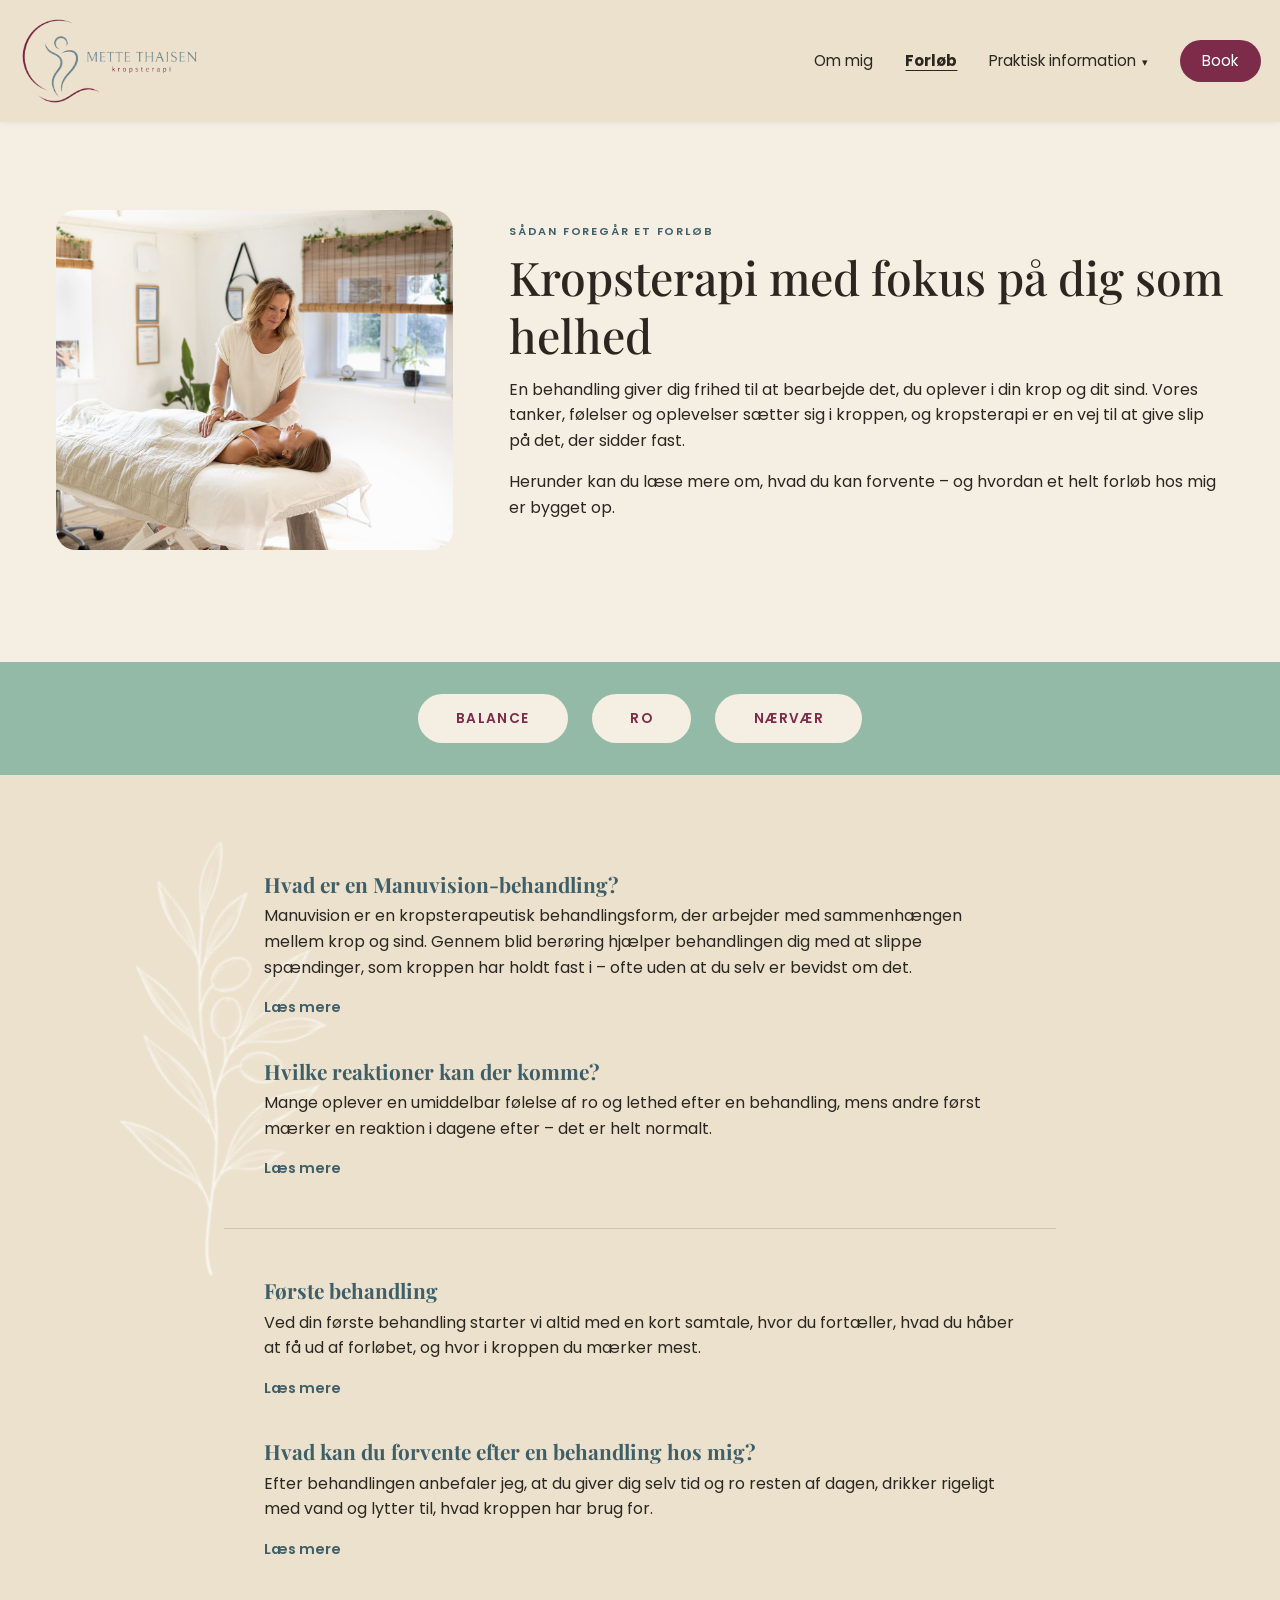
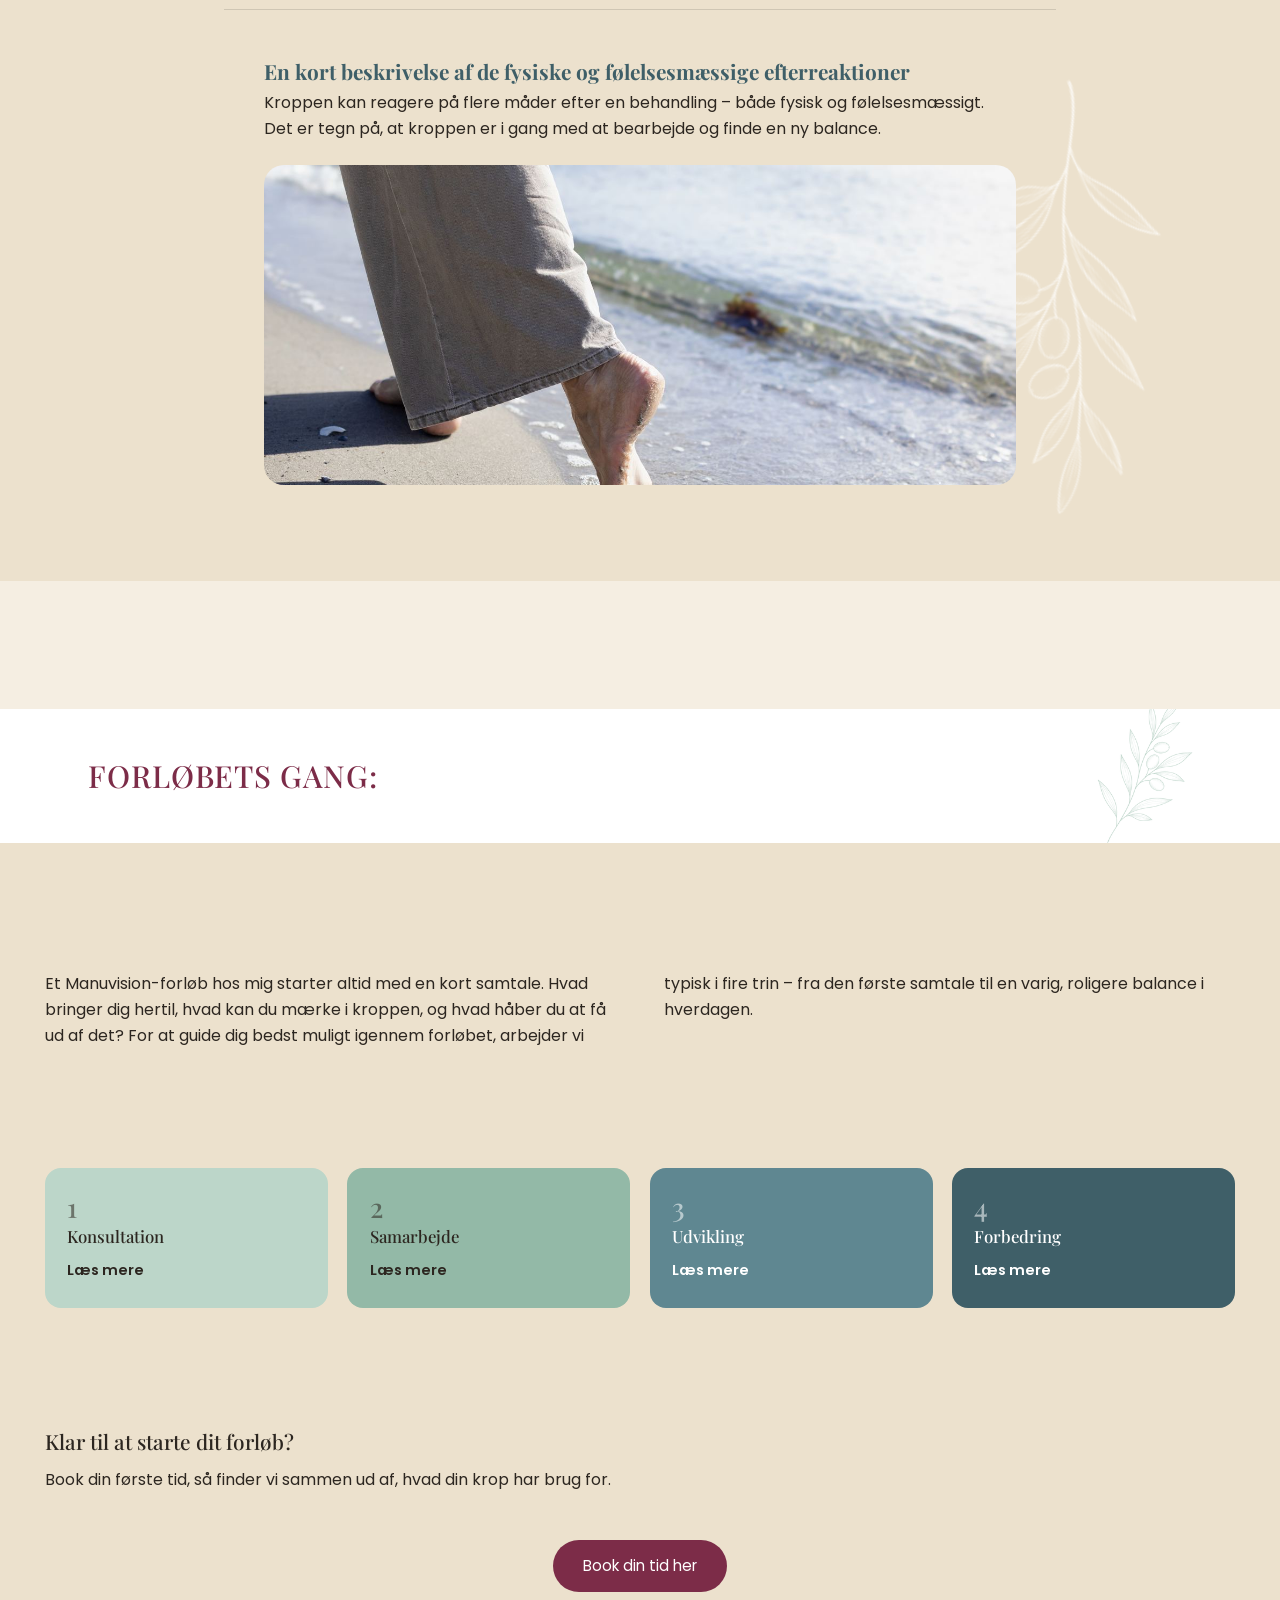
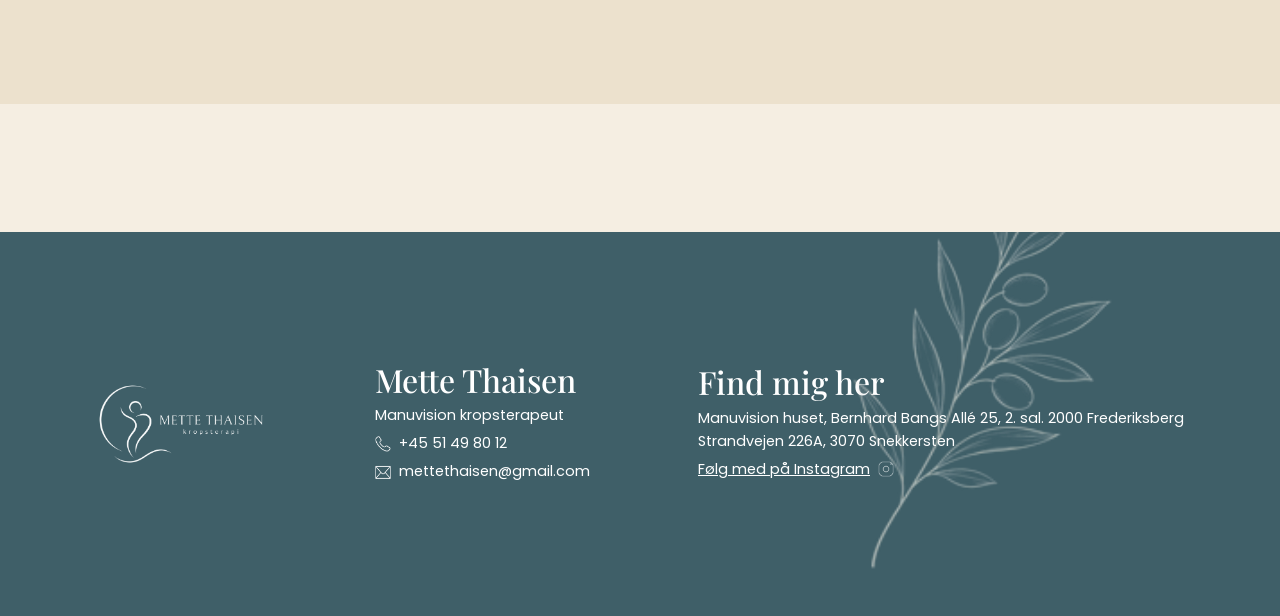
==== forloeb.html @ 84424a23 "first commit" ====
<!DOCTYPE html>
<html lang="da">

<head>
  <meta charset="UTF-8">
  <meta name="viewport" content="width=device-width, initial-scale=1.0">
  <title>Forløb – Mette Thaisen</title>
  <meta name="description"
    content="Læs om Manuvision-behandlingen, hvilke reaktioner der kan komme, og hvordan et forløb hos Mette Thaisen ser ud.">
  <link rel="icon" href="images/ikon-dekoration.png">
  <link rel="preconnect" href="https://fonts.googleapis.com">
  <link
    href="https://fonts.googleapis.com/css2?family=Playfair+Display:wght@500;600&family=Poppins:wght@300;400;500;600&display=swap"
    rel="stylesheet">
  <link rel="stylesheet" href="css/base.css">
  <link rel="stylesheet" href="css/forloeb.css">
</head>

<body>

  <header>
    <nav>
      <a href="index.html" class="logo">
        <img src="images/logo-lockup-blaa.png" alt="Mette Thaisen - kropsterapi">
      </a>

      <!-- Vises kun på computer, se css/base.css -->
      <div class="skrivebord-links">
        <a href="om-mig.html">Om mig</a>
        <a class="aktiv" href="forloeb.html">Forløb</a>
        <details class="praktisk-detaljer-desktop">
          <summary>Praktisk information</summary>
          <div class="praktisk-links-desktop">
            <a href="priser.html">Priser</a>
            <a href="manuvision.html">Manuvisions Sundhedsforsikring</a>
            <a href="kontakt.html">Kontakt</a>
          </div>
        </details>
        <a href="https://system.easypractice.net/book/mette-thaisen-kropsterapi#choose-where" target="_blank" rel="noopener" class="book-knap-desktop">Book</a>
      </div>

      <!-- Vises kun på mobil/tablet: burgermenu, se css/base.css -->
      <details class="mobilmenu">
        <summary>Menu</summary>
        <div class="menu-links">
          <a href="om-mig.html">Om mig</a>
          <a href="forloeb.html">Forløb</a>
          <details class="praktisk-detaljer">
            <summary>Praktisk information</summary>
            <div class="praktisk-links">
              <a href="priser.html">Priser</a>
              <a href="manuvision.html">Manuvisions Sundhedsforsikring</a>
              <a href="kontakt.html">Kontakt</a>
            </div>
          </details>
          <a href="https://system.easypractice.net/book/mette-thaisen-kropsterapi#choose-where" target="_blank" rel="noopener" class="book-knap">Book</a>
        </div>
      </details>
    </nav>
  </header>

  <main>

    <!-- ====== INTRO ====== -->
    <div class="forloeb-intro">
      <figure>
        <img src="images/foto-behandling-1.jpg" alt="Kropsterapi-behandling hos Mette Thaisen">
      </figure>
      <div class="forloeb-intro-tekst">
        <p class="kicker">Sådan foregår et forløb</p>
        <h1>Kropsterapi med fokus på dig som helhed</h1>
        <p>En behandling giver dig frihed til at bearbejde det, du oplever i din krop og dit sind. Vores tanker,
          følelser og oplevelser sætter sig i kroppen, og kropsterapi er en vej til at give slip på det, der sidder
          fast.</p>
        <p>Herunder kan du læse mere om, hvad du kan forvente – og hvordan et helt forløb hos mig er bygget op.</p>
      </div>
    </div>

    <!-- ====== FANER TIL AT SPRINGE NED TIL EMNET ====== -->
    <nav class="faner" aria-label="Spring til emne">
      <a href="#balance">Balance</a>
      <a href="#ro">Ro</a>
      <a href="#nerver">Nærvær</a>
    </nav>

    <!-- ====== SPØRGSMÅL OG SVAR ====== -->
    <section class="sporgsmaal-svar">

      <div id="balance" class="qa-gruppe">
        <h3>Hvad er en Manuvision-behandling?</h3>
        <p>Manuvision er en kropsterapeutisk behandlingsform, der arbejder med sammenhængen mellem krop og sind. Gennem
          blid berøring hjælper behandlingen dig med at slippe spændinger, som kroppen har holdt fast i – ofte uden at
          du selv er bevidst om det.</p>
        <details>
          <summary>Læs mere</summary>
          <p>Jeg tilrettelægger altid behandlingen efter dét, du kommer med. Uanset om det er fysisk smerte, uro eller
            en følelse af at være "koblet fra" kroppen, tager vi udgangspunkt i din historie og dine behov.</p>
        </details>

        <h3>Hvilke reaktioner kan der komme?</h3>
        <p>Mange oplever en umiddelbar følelse af ro og lethed efter en behandling, mens andre først mærker en reaktion
          i dagene efter – det er helt normalt.</p>
        <details>
          <summary>Læs mere</summary>
          <p>Reaktionerne kan blandt andet være træthed, øget tørst, mild ømhed i kroppen eller en bølge af følelser,
            der dukker op. Det er kroppens måde at bearbejde forandringen på, og det plejer at aftage i løbet af et par
            dage.</p>
        </details>
      </div>

      <div id="ro" class="qa-gruppe">
        <h3>Første behandling</h3>
        <p>Ved din første behandling starter vi altid med en kort samtale, hvor du fortæller, hvad du håber at få ud af
          forløbet, og hvor i kroppen du mærker mest.</p>
        <details>
          <summary>Læs mere</summary>
          <p>Herefter ligger du afklædt til det tøj, du er tryg i, under et tæppe på briksen, mens jeg arbejder med blid
            berøring forskellige steder på kroppen. Der er ingen forventninger om, at noget bestemt skal ske – vi følger
            det, kroppen viser os.</p>
        </details>

        <h3>Hvad kan du forvente efter en behandling hos mig?</h3>
        <p>Efter behandlingen anbefaler jeg, at du giver dig selv tid og ro resten af dagen, drikker rigeligt med vand
          og lytter til, hvad kroppen har brug for.</p>
        <details>
          <summary>Læs mere</summary>
          <p>Nogle føler sig lette og energiske med det samme, mens andre har brug for en stille aften. Begge dele er en
            helt naturlig del af processen.</p>
        </details>
      </div>

      <div id="nerver" class="qa-gruppe">
        <h3>En kort beskrivelse af de fysiske og følelsesmæssige efterreaktioner</h3>
        <p>Kroppen kan reagere på flere måder efter en behandling – både fysisk og følelsesmæssigt. Det er tegn på, at
          kroppen er i gang med at bearbejde og finde en ny balance.</p>
        <img class="qa-foto" src="images/foto-foedder.jpg" alt="Fødder i vandkanten ved stranden">
      </div>

    </section>

    <!-- ====== FORLØBETS GANG ====== -->
    <section class="forloebets-gang">
      <div class="forloebets-gang-top">
        <h2>Forløbets gang:</h2>
        <span class="gren-dekoration" aria-hidden="true"></span>
      </div>

      <p class="forloebets-gang-brod">Et Manuvision-forløb hos mig starter altid med en kort samtale. Hvad bringer dig
        hertil, hvad kan du mærke i kroppen, og hvad håber du at få ud af det? For at guide dig bedst muligt igennem
        forløbet, arbejder vi typisk i fire trin – fra den første samtale til en varig, roligere balance i hverdagen.</p>

      <ol class="trin-liste">
        <li class="trin trin-1">
          <h3>Konsultation</h3>
          <details>
            <summary>Læs mere</summary>
            <p>En konsultation er det første skridt i din proces med mig. Her taler vi om din fysiske og mentale
              udfordring, din baggrund og hvad du håber at opnå med behandlingen.</p>
          </details>
        </li>
        <li class="trin trin-2">
          <h3>Samarbejde</h3>
          <details>
            <summary>Læs mere</summary>
            <p>Samarbejde i kropsterapi handler om, at vi arbejder tæt sammen gennem hele forløbet. Du bidrager med din
              krops oplevelser, og jeg hjælper med at aflæse og forstå de signaler, kroppen viser. Gennem behandling og
              dialog skaber vi en proces, hvor spændinger gradvist slipper, og du får bedre kontakt til din krop, mere
              ro i nervesystemet og større overskud i hverdagen.</p>
          </details>
        </li>
        <li class="trin trin-3">
          <h3>Udvikling</h3>
          <details>
            <summary>Læs mere</summary>
            <p>Udvikling handler om den forandring, der opstår, når kroppen begynder at give slip på gamle spændinger og
              mønstre. Gennem kropsterapi kan du opleve øget kropsbevidsthed, bedre følelsesmæssig balance og en
              stærkere forbindelse til dig selv. Det er en proces, hvor du gradvist får mere energi, klarhed og indre
              ro.</p>
          </details>
        </li>
        <li class="trin trin-4">
          <h3>Forbedring</h3>
          <details>
            <summary>Læs mere</summary>
            <p>Forbedring handler om konkrete ændringer i din krop og dit velvære i hverdagen. Det kan være mindre
              muskelspænding, færre smerter, bedre vejrtrækning og et roligere nervesystem. Målet er, at du mærker en
              tydelig og varig forskel, så du kan bevæge dig mere frit, leve med større overskud og føle dig bedre
              tilpas i din krop.</p>
          </details>
        </li>
      </ol>

      <!-- Afsluttende opfordring: lille hvidt kort med overskrift,
           en kort linje og selve knappen – centreret. -->
      <div class="forloeb-cta">
        <span class="forloeb-cta-gren" aria-hidden="true"></span>
        <h3>Klar til at starte dit forløb?</h3>
        <p>Book din første tid, så finder vi sammen ud af, hvad din krop har brug for.</p>
        <a href="https://system.easypractice.net/book/mette-thaisen-kropsterapi#choose-where" target="_blank" rel="noopener" class="knap">Book din tid her</a>
      </div>
    </section>

  </main>

  <footer>
    <img class="footer-dekoration" src="images/ikon-gren-hvid.png" alt="">

    <div class="footer-logo">
      <img src="images/logo-lockup-hvid.png" alt="Mette Thaisen - kropsterapi">
    </div>

    <div class="footer-kontakt">
      <h2>Mette Thaisen</h2>
      <p>Manuvision kropsterapeut</p>
      <p><img src="images/ikon-telefon-hvid.png" alt="">+45 51 49 80 12</p>
      <p><img src="images/ikon-mail-hvid.png" alt="">mettethaisen@gmail.com</p>
    </div>

    <div class="footer-adresse">
      <h2>Find mig her</h2>
      <p>Manuvision huset, Bernhard Bangs Allé 25, 2. sal. 2000 Frederiksberg
        <br>Strandvejen 226A, 3070 Snekkersten
      </p>
      <p><a href="https://www.instagram.com/mettethaisenkropsterapi/">Følg med på Instagram <img
            src="images/ikon-instagram-hvid.png" alt="mette insta"></a>
      </p>
    </div>
  </footer>
  <script src="script.js"></script>
</body>

</html>
---- css/base.css ----
/* ============================================================
   METTE THAISEN – KROPSTERAPI
   base.css  –  FÆLLES for alle sider

   Styling sker via KLASSER. id bruges kun til JavaScript og til
   spring-links (#balance, #ro, #nerver, #kontaktinfo).

   Indhold:
     1. Grundlag – farver, typografi, globalt layout
     2. Header og navigation
     3. Knapper (.knap, .knap-lys, .knap-hul)
     4. Hero og sidebanner (topbillede)
     5. Kort med billede (forside + om mig)
     6. Generisk <details> ("Læs mere"-bokse)
     7. Footer

   Hver side loader base.css FØRST og derefter sin egen fil
   (fx css/priser.css), så sidens regler kan bygge ovenpå.
   ============================================================ */

/* ============================================================
   1. GRUNDLAG
   ============================================================ */
:root {
  --creme: #f5eee2; /* baggrund, det lyse beige */
  --sand: #ece1cd; /* lidt mørkere beige til bokse */
  --salvie-lys: #bcd6c9; /* lyseste grønblå (ydelse 1) */
  --salvie: #93b9a7; /* grønblå (ydelse 2 / "RO") */
  --petroleum: #5f8791; /* mellem petroleumsblå (ydelse 3 / "NERVER") */
  --petroleum-moerk: #3f5f68; /* mørk petroleumsblå (ydelse 4, footer, bånd) */
  --bordeaux: #7c2c48; /* vinrød til knapper og bånd */
  --bordeaux-moerk: #5c1f36; /* mørkere vinrød til hover */
  --tekst: #2c2620; /* næsten sort tekstfarve */
  --hvid: #ffffff;
}

* {
  box-sizing: border-box; /* gør at padding ikke lægges oveni bredden */
}

html {
  scroll-behavior: smooth; /* bløde spring til #anker-links */
  overflow-x: hidden; /* værn mod vandret scrollbar fra hero-breakout */
}

body {
  margin: 0;
  background-color: var(--creme);
  color: var(--tekst);
  font-family: "Poppins", Arial, sans-serif;
  line-height: 1.6;
}

h1,
h2,
h3 {
  font-family: "Playfair Display", Georgia, serif;
  font-weight: 500;
  line-height: 1.25;
  margin: 0 0 0.6em 0;
}

h1 {
  font-size: 1.8rem;
}
h2 {
  font-size: 1.5rem;
}
h3 {
  font-size: 1.15rem;
}

p {
  margin: 0 0 1em 0;
}

img {
  max-width: 100%;
  display: block;
}

a {
  color: var(--bordeaux);
}

ul,
ol {
  padding-left: 1.2em;
}

/* Alt hovedindhold ligger i ÉN centreret spalte:
   - fast maks-bredde, så linjerne ikke bliver uendeligt lange
   - vandret centreret med god luft ud til kanterne på store skærme
   - rigelig, ens luft mellem sektionerne (margin klapper sammen,
     så der ikke bliver dobbelt afstand)
   Undtagelser med egne regler: header, hero-billedet (.hero),
   det farvede bånd (.bjaelke) og footer. */
main section,
main .sidebanner {
  max-width: 78rem;
  margin-inline: auto; /* vandret centreret på store skærme */
  padding: 2.5rem 1.8rem; /* luft indeni – også i top og bund */
}

/* Sektioner med farvet baggrund får ekstra indre luft, så farven
   får plads at ånde. Selve farverne sættes i sidernes egne filer. */
.hvad-er-manuvision,
.forloebets-gang,
.prisvalg,
.tryg-rum {
  padding: 4.5rem 1.8rem;
}

/* --- 1. tablet --- */
@media (min-width: 700px) {
  h1 {
    font-size: 2.4rem;
  }
  h2 {
    font-size: 1.9rem;
  }
  h3 {
    font-size: 1.3rem;
  }

  main section,
  main .sidebanner {
    margin-block: 8rem; /* luft mellem sektioner */
    padding: 4rem 2.5rem; /* mere luft indeni på større skærme */
  }

  .hvad-er-manuvision,
  .forloebets-gang,
  .prisvalg,
  .tryg-rum {
    padding: 6rem 2.5rem;
  }
}

/* --- 1. computer --- */
@media (min-width: 1000px) {
  h1 {
    font-size: 2.9rem;
  }
}

/* ============================================================
   2. HEADER OG NAVIGATION
   ============================================================ */
header {
  background-color: var(--sand);
  padding: 1rem 1.2rem;
  top: 0;
  z-index: 10;
  box-shadow: 0 1px 6px rgba(0, 0, 0, 0.06);
}

header nav {
  display: flex;
  align-items: center;
  justify-content: space-between;
}

.logo {
  display: flex;
  align-items: center;
}

/* Logoet er ét billede – vi sætter kun en højde og lader
   bredden følge med selv. */
.logo img {
  height: 90px;
  width: auto;
}

/* Alle <details> i menuen (burger + "Praktisk information")
   nulstilles, så de ikke arver den generiske details-boks fra
   afsnit 6. */
header nav details {
  position: relative;
  background-color: transparent;
  padding: 0;
  margin: 0;
}

/* Burgerknappen (kun ikonet ☰ / ✕). ">" så det kun rammer
   burgermenuens EGEN summary. */
.mobilmenu > summary {
  list-style: none; /* fjerner standard-trekanten */
  cursor: pointer;
  font-size: 0; /* skjul "Menu"-teksten ... */
  line-height: 1;
  padding: 0.2rem 0.4rem;
}

.mobilmenu > summary::-webkit-details-marker {
  display: none; /* fjerner trekanten i Safari/Chrome */
}

.mobilmenu[open] > summary::before {
  content: "✕";
}
.mobilmenu > summary::before {
  content: "☰";
  font-size: 2.3rem; /* ... og vis kun ikonet */
}

.mobilmenu .menu-links {
  position: absolute;
  right: 0;
  top: 3.4rem;
  background-color: var(--hvid);
  border-radius: 10px;
  box-shadow: 0 6px 20px rgba(0, 0, 0, 0.12);
  padding: 1rem 1.4rem;
  display: flex;
  flex-direction: column;
  gap: 0.9rem;
  min-width: 200px;
}

.menu-links a {
  text-decoration: none;
  color: var(--tekst);
  font-size: 1rem;
}

.menu-links a:hover {
  color: var(--bordeaux);
}

/* Book-knappen i mobilmenuen: fyldt, ligesom de primære knapper */
.menu-links .book-knap {
  background-color: var(--bordeaux);
  color: var(--hvid);
  padding: 0.6rem 1.2rem;
  border-radius: 30px;
  text-align: center;
}

/* "Praktisk information"-dropdownen (både mobil og computer).
   Summary'en skal ligne de andre menu-links. */
.praktisk-detaljer summary,
.praktisk-detaljer-desktop summary {
  list-style: none;
  cursor: pointer;
  font-size: 0.95rem;
  font-weight: 400;
  color: var(--tekst);
  text-decoration: none;
}

.praktisk-detaljer summary::-webkit-details-marker,
.praktisk-detaljer-desktop summary::-webkit-details-marker {
  display: none;
}

.praktisk-detaljer summary::after,
.praktisk-detaljer-desktop summary::after {
  content: "▾";
  display: inline-block;
  margin-left: 0.35rem;
  font-size: 0.7em;
}

.praktisk-detaljer[open] summary::after,
.praktisk-detaljer-desktop[open] summary::after {
  content: "▴";
}

/* På computer folder undermenuen sig ud som en lille hvid boks */
.praktisk-links-desktop {
  position: absolute;
  left: 0;
  top: 2.2rem;
  background-color: var(--sand);
  border-radius: 10px;
  box-shadow: 0 6px 20px rgba(0, 0, 0, 0.12);
  padding: 1rem 1.4rem;
  display: flex;
  flex-direction: column;
  gap: 0.8rem;
  min-width: 230px;
  z-index: 5;
}

.praktisk-links-desktop a {
  text-decoration: none;
  color: var(--hvid);
  font-size: 0.95rem;
  white-space: nowrap;
}

.praktisk-links-desktop a:hover {
  color: var(--bordeaux);
}

/* I mobilmenuen folder undermenuen sig ud på linje med et let indryk.
   Linkene arver farve, hover og størrelse fra ".menu-links a" ovenfor. */
.praktisk-links {
  display: flex;
  flex-direction: column;
  gap: 0.8rem;
  padding: 0.8rem 0 0 0.8rem;
  border-left: 2px solid var(--sand);
  margin-top: 0.5rem;
}

/* Book-knappen til computer-visning */
.book-knap-desktop {
  text-decoration: none;
  font-size: 0.95rem;
  padding: 0.55rem 1.4rem;
  border-radius: 30px;
  text-align: center;
  background-color: var(--bordeaux);
  border-color: var(--bordeaux);
  color: var(--hvid);
}

/* Computer-linkene er skjult på mobil (der bruges burgermenuen) */
.skrivebord-links {
  display: none;
}

.book-knap-desktop:hover {
  background-color: var(--bordeaux-moerk);
  border-color: var(--bordeaux-moerk);
  color: var(--hvid);
}

/* --- 2. tablet: burgermenu væk, almindelige links frem --- */
@media (min-width: 700px) {
  .mobilmenu {
    display: none;
  }

  .skrivebord-links {
    display: flex;
    align-items: center;
    gap: 2rem;
  }

  /* Book-knappen holdes UDENFOR med :not(), så den beholder sin
     hvide tekst fra sin egen regel ovenfor. */
  .skrivebord-links a:not(.book-knap-desktop) {
    text-decoration: none;
    color: var(--tekst);
    font-size: 0.95rem;
  }

  .skrivebord-links a:not(.book-knap-desktop):hover {
    color: var(--bordeaux);
  }

  header nav {
    gap: 2rem;
  }
}

/* --- 2. computer --- */
@media (min-width: 1000px) {
  header nav {
    margin: 0;
  }
}

/* Linket til den side man står på – script.js sætter
   aria-current="page". :not(.book-knap-desktop) er med for at give
   reglen nok styrke til at vinde over menu-link-reglen ovenfor. */
.skrivebord-links a:not(.book-knap-desktop)[aria-current="page"],
.menu-links a[aria-current="page"] {
  text-decoration: underline;
  text-underline-offset: 4px;
  font-weight: 700;
  color: var(--tekst);
}

/* ============================================================
   3. KNAPPER
   .knap      = fyldt bordeaux (standard)
   .knap-lys  = hvid baggrund, blå kant – centreret på egen linje
   .knap-hul  = gennemsigtig med kant (sekundær)
   ============================================================ */
.knap {
  display: inline-block;
  background-color: var(--bordeaux);
  color: var(--hvid);
  text-decoration: none;
  padding: 0.85rem 1.7rem;
  border-radius: 30px;
  font-size: 0.95rem;
  text-align: center;
  margin-top: 0.5rem;
  margin-inline: auto;
}

.knap:hover {
  background-color: var(--bordeaux-moerk);
}

.knap-lys {
  display: block;
  width: fit-content; /* så knappen kun er så bred som teksten */
  margin: 2rem auto 6rem; /* top · auto = centreret · bund */
  background-color: var(--hvid);
  color: var(--petroleum-moerk);
  border: 2px solid var(--petroleum-moerk);
}

.knap-lys:hover {
  background-color: var(--petroleum-moerk);
  color: var(--hvid);
  border: 2px solid var(--petroleum-moerk);
}

.knap-hul {
  display: inline-block;
  background-color: transparent;
  color: var(--tekst);
  text-decoration: none;
  padding: 0.8rem 1.6rem;
  border: 1.5px solid var(--bordeaux-moerk);
  border-radius: 30px;
  font-size: 0.95rem;
  text-align: center;
  margin-top: 0.5rem;
}

.knap-hul:hover {
  background-color: var(--hvid);
  color: var(--tekst);
}

/* Ekstra bundluft under "Læs mere om mig"-knappen på forsiden */
.om-mig-kort .knap {
  margin-bottom: 3rem;
}

/* ============================================================
   4. HERO OG SIDEBANNER
   Hero = forsidens store billede med tekst ovenpå.
   Sidebanner = det enkle topbillede på de øvrige sider.
   ============================================================ */

/* Hero bryder ud til skærmkanten. calc(50% - 50vw) er præcis
   det modsatte af forælderens margin i hver side. */
main .hero {
  margin-left: calc(50% - 50vw);
  margin-right: calc(50% - 50vw);
  margin-bottom: 3.5rem;
}

/* På mobil har selve hero-sektionen samme side-luft som resten af
   siden (3rem), men billedet bryder ud af den padding og går helt
   ud til begge skærmkanter. */
.hero {
  padding: 0 3rem;
}

.hero figure {
  margin: 0 -3rem;
}

.hero figure img {
  width: 100%;
  height: 60vw;
  object-fit: cover;
}

/* Strandbilledet er meget bredt, og Mette står i venstre side. */
.hero figure img[src*="foto-strand-banner"] {
  object-position: 22% center;
}

.hero-tekst {
  padding: 1.8rem 0;
}

.hero-tekst .kicker {
  text-transform: uppercase;
  letter-spacing: 0.12em;
  font-size: 0.75rem;
  color: var(--petroleum-moerk);
  font-weight: 600;
}

/* Knappe-rækken bruges både i hero og i sidebanner */
.hero-knapper {
  display: flex;
  flex-wrap: wrap;
  gap: 0.8rem;
}

/* Sidebanner: billedet har ingen tekst ovenpå. */
.sidebanner {
  padding: 0;
}

.sidebanner figure {
  margin: 0;
}

.sidebanner figure img {
  width: 100%;
  height: 50vw;
  max-height: 320px;
  object-fit: cover;
}

.sidebanner figure img[src*="foto-strand-banner"] {
  object-position: 22% center;
}

.sidebanner-tekst {
  padding: 1.8rem 1.2rem;
}

/* --- 4. tablet: hero-tekst lægges ovenpå billedet i højre side --- */
@media (min-width: 700px) {
  main .hero {
    position: relative;
    padding: 0;
    margin-bottom: 4.5rem; /* left/right arves fra breakout-reglen */
  }

  /* Fra tablet og op fylder billedet hele hero'en igen. */
  .hero figure {
    margin: 0;
  }

  .hero figure img {
    height: 36vw;
    min-height: 420px;
    max-height: 620px;
  }

  .hero-tekst {
    position: absolute;
    top: 50%;
    right: 7%;
    transform: translateY(-50%);
    width: 34%;
    padding: 0;
  }

  .hero .hero-knapper {
    justify-content: flex-start;
  }

  /* Sidebanner forbliver enkelt: billede øverst, tekst under */
  main .sidebanner {
    padding: 0;
  }

  .sidebanner figure img {
    height: 30vw;
    max-height: 340px;
  }

  .sidebanner-tekst {
    padding: 2.5rem 3rem;
  }
}

/* ============================================================
   5. KORT MED BILLEDE
   .billede-kort  = <section> (forside: .om-mig-kort, .forloeb-kort;
                    om mig: .historie)
   .kort-indhold  = den indre wrapper med billede + tekst
   ============================================================ */
.billede-kort {
  text-align: start;
}

.forloeb-kort img,
.historie img {
  border-radius: 16px;
  margin: 1.2rem auto;
  width: 100%;
  height: auto;
}
.forloeb-kort img {
  margin-top: 10rem;
}
.om-mig-kort img {
  border-radius: 16px;
  width: 100%;
  height: 450px;
  object-fit: cover;
  margin-block: 4rem;
}

/* --- 5. tablet: billede og tekst side om side --- */
@media (min-width: 700px) {
  .kort-indhold {
    display: flex;
    align-items: center;
    gap: 2.5rem;
    text-align: left;
  }
  .om-mig-kort .kort-indhold {
    flex-direction: row-reverse;
    max-width: 90ch;
    margin-left: 20rem;
  }

  .kort-indhold > * {
    flex: 1;
    min-width: 0; /* forhindrer at billedet presser teksten for smal */
  }

  .billede-kort img {
    margin: 0;
    width: 100%;
    height: 360px;
    object-fit: cover;
  }
  .om-mig-kort img {
    height: auto;
    max-width: 100%;
    margin-left: 6rem;
  }
}

/* ============================================================
   6. GENERISK <details>  ("Læs mere"-bokse)
   Bruges på forløb- og priser-siden. Header-menuens <details>
   er nulstillet i afsnit 2.
   ============================================================ */
details {
  background-color: var(--sand);
  border-radius: 12px;
  padding: 0.9rem 1.1rem;
  margin: 0.6rem 0 1.2rem 0;
}

details summary {
  cursor: pointer;
  font-weight: 600;
  color: var(--petroleum-moerk);
}

details p:last-child {
  margin-bottom: 0;
}

/* ============================================================
   7. FOOTER (ens på alle sider)
   ============================================================ */
footer {
  background-color: var(--petroleum-moerk);
  color: var(--hvid);
  display: flex;
  flex-direction: column;
  align-items: center;
  gap: 1.8rem;
  text-align: center;
  position: relative;
  overflow: hidden;
  margin: 0;
  padding: 4rem;
}

.footer-dekoration {
  display: none; /* pynte-grenen vises kun fra computer-bredde */
}

footer h2 {
  color: var(--hvid);
  font-size: 2rem;
  margin: 0 0 0.3rem 0;
}

.footer-logo img {
  width: 170px;
  max-width: 100%;
  margin: 2rem auto;
}

footer p {
  margin: 0.3rem 0;
  font-size: 0.9rem;
}

.footer-kontakt p,
.footer-adresse p {
  display: flex;
  align-items: center;
  justify-content: center;
  gap: 0.5rem;
}

.footer-kontakt img,
.footer-adresse img {
  width: 16px;
  height: 16px;
}

.footer-mail {
  margin-bottom: 3rem;
}

footer a {
  color: var(--hvid);
  display: inline-flex;
  align-items: center;
  gap: 0.5rem;
}

/* --- 7. tablet: footer som én vandret linje --- */
@media (min-width: 700px) {
  footer {
    flex-direction: row;
    align-items: center;
    justify-content: space-between;
    text-align: left;
    padding-inline: 6rem;
    padding-block: 8rem;
  }

  .footer-logo {
    text-align: left;
    flex-shrink: 0;
  }

  .footer-logo img {
    margin: 0;
  }

  .footer-mail {
    margin: 0;
  }

  .footer-kontakt p,
  .footer-adresse p {
    justify-content: flex-start;
  }

  .footer-dekoration {
    display: block;
    position: absolute;
    right: 2rem;
    bottom: -1.5rem;
    height: 140%;
    width: auto;
    opacity: 0.55;
    pointer-events: none;
  }
}

/* --- 7. computer --- */
@media (min-width: 1000px) {
  footer {
    margin: 0;
  }
}
---- css/forloeb.css ----
/* ============================================================
   FORLØB – forloeb.html
   Skrevet mobile-first. Sektionerne følger samme spalte, margin
   og padding som de øvrige sider – det styres i base.css via
   "main section". Header og footer er også fælles (base.css).

   Afsnit:
     1. Intro (foto + tekst)
     2. Faner (spring ned til emnet)
     3. Spørgsmål / svar
     4. Forløbets gang (fire farvede trin-kort)
   ============================================================ */

/* ============================================================
   1. INTRO
   Kort tekst med et lille foto ved siden – intet stort banner.
   ============================================================ */
.forloeb-intro {
  display: flex;
  flex-direction: column;
  gap: 1.6rem;
  max-width: 78rem;
  margin: 4rem auto 0;
  padding: 0 1.8rem;
}

.forloeb-intro figure {
  margin: 0;
}

.forloeb-intro figure img {
  width: 100%;
  height: 240px;
  object-fit: cover;
  object-position: center 35%;
  border-radius: 20px;
}

.forloeb-intro-tekst .kicker {
  text-transform: uppercase;
  letter-spacing: 0.16em;
  font-size: 0.7rem;
  font-weight: 600;
  color: var(--petroleum-moerk);
  margin-bottom: 0.4rem;
}

.forloeb-intro-tekst h1 {
  margin-bottom: 0.8rem;
}

@media (min-width: 700px) {
  .forloeb-intro {
    flex-direction: row;
    align-items: center;
    gap: 3.5rem;
    margin-top: 5.5rem;
    padding-inline: 2.5rem;
  }
  .forloeb-intro figure {
    flex: 0 0 34%;
  }
  .forloeb-intro figure img {
    height: 340px;
  }
  .forloeb-intro-tekst {
    flex: 1;
  }
}

/* ============================================================
   2. FANER
   Tre pille-links der springer ned til hvert emne.
   ============================================================ */
.faner {
  display: flex;
  flex-wrap: wrap;
  justify-content: center;
  gap: 0.8rem;
  background-color: var(--salvie);
  margin: 3rem 0 0;
  padding: 2rem 2rem;
}

.faner a {
  text-decoration: none;
  padding: 0.7rem 1.7rem;
  border-radius: 30px;
  font-size: 0.8rem;
  text-transform: uppercase;
  letter-spacing: 0.1em;
  font-weight: 600;
  color: var(--bordeaux);
  background-color: var(--creme);
}

.faner a:hover {
  background-color: var(--hvid);
}

@media (min-width: 700px) {
  .faner {
    gap: 1.5rem;
    margin-top: 7rem;
    padding: 2rem 2.5rem;
  }
  .faner a {
    padding: 0.85rem 2.4rem;
    font-size: 0.85rem;
  }
}

/* ============================================================
   3. SPØRGSMÅL / SVAR
   Sandfarvet bånd i fuld bredde (samme farve som headeren).
   Teksten holdes i en smal spalte, så linjerne er behagelige
   at læse.
   ============================================================ */
.sporgsmaal-svar {
  background-color: var(--sand);
  max-width: none;
  margin-inline: 0;
  padding: 4rem 0;
  position: relative;
  overflow: hidden;
}

/* Teksten holdes i en smal spalte og ligger OVEN PÅ vandmærkerne */
.sporgsmaal-svar > * {
  position: relative;
  z-index: 1;
  max-width: 52rem;
  margin-inline: auto;
  padding-inline: 1.8rem;
}

/* Gren-vandmærker ude i den tomme luft i hver side.
   Grenen fra footeren brugt som maske – her i hvid. */
.sporgsmaal-svar::before,
.sporgsmaal-svar::after {
  content: "";
  position: absolute;
  width: 22rem;
  height: 22rem;
  background-color: var(--hvid);
  -webkit-mask: url(../images/ikon-gren-hvid.png) no-repeat center / contain;
  mask: url(../images/ikon-gren-hvid.png) no-repeat center / contain;
  opacity: 0.75;
  pointer-events: none;
  z-index: 0;
}
.sporgsmaal-svar::before {
  top: 2rem;
  left: -5rem;
  transform: rotate(-25deg);
}
.sporgsmaal-svar::after {
  bottom: 2rem;
  right: -5rem;
  transform: rotate(155deg);
}

@media (min-width: 900px) {
  .sporgsmaal-svar::before,
  .sporgsmaal-svar::after {
    width: 32rem;
    height: 32rem;
  }
  .sporgsmaal-svar::before {
    left: -2rem;
  }
  .sporgsmaal-svar::after {
    right: -2rem;
  }
}

.qa-gruppe {
  scroll-margin-top: 6rem; /* så anker-spring ikke gemmer sig under header */
}

.qa-gruppe + .qa-gruppe {
  margin-top: 3rem;
  padding-top: 3rem;
  border-top: 1px solid rgba(0, 0, 0, 0.12);
}

.sporgsmaal-svar h3 {
  margin-bottom: 0.4rem;
  color: var(--petroleum-moerk);
  font-weight: bold;
}
.sporgsmaal-svar h3:not(:first-child) {
  margin-top: 2.4rem;
}

.qa-foto {
  width: 100%;
  height: 220px;
  object-fit: cover;
  border-radius: 20px;
  margin-top: 1.5rem;
}

/* "Læs mere" er et fladt link, der folder svaret ud (ingen boks) */
.sporgsmaal-svar details {
  background: none;
  border-radius: 0;
  padding: 0;
  margin: 0.8rem 0 0;
}
.sporgsmaal-svar details p {
  margin: 0.8rem 0 0;
  padding-left: 1rem;
  border-left: 3px solid var(--salvie);
  font-size: 0.95rem;
}

@media (min-width: 700px) {
  .sporgsmaal-svar {
    padding: 6rem 0;
    margin-top: 0;
  }
  .sporgsmaal-svar > * {
    padding-inline: 2.5rem;
  }
  .qa-foto {
    height: 320px;
  }
}

/* "Læs mere" skifter til "Luk", når boksen er åben.
   Den rigtige tekst i HTML skjules, og pseudo-elementet viser
   den aktuelle tilstand. */
.sporgsmaal-svar summary,
.forloebets-gang summary {
  font-size: 0;
}
.sporgsmaal-svar summary::after,
.forloebets-gang summary::after {
  content: "Læs mere";
  font-size: 0.9rem;
  font-weight: 600;
}
.sporgsmaal-svar details[open] summary::after,
.forloebets-gang details[open] summary::after {
  content: "Luk";
}

/* ============================================================
   4. FORLØBETS GANG
   Sandfarvet sektion i FULD bredde (kant til kant). Indholdet
   holdes i samme spalte som resten via ".forloebets-gang > *".
   Fire farvede trin-kort – samme grøn/blå-skala som "Mine ydelser".
   ============================================================ */
.forloebets-gang {
  background-color: var(--sand);
  position: relative;
  overflow: hidden;
  max-width: none;
  margin-inline: 0;
  padding: 0 0 5rem; /* ingen top-padding – den hvide bjælke er flush med toppen */
}

/* alt indhold (undtagen den hvide titel-bjælke) tilbage i midterspalten */
.forloebets-gang > *:not(.forloebets-gang-top) {
  max-width: 78rem;
  margin-inline: auto;
  padding-inline: 1.8rem;
}

/* Hvid titel-bjælke i fuld bredde øverst */
.forloebets-gang-top {
  position: relative;
  overflow: hidden;
  background-color: var(--hvid);
  padding-block: 2.4rem;
  margin-bottom: 3rem;
}
.forloebets-gang-top h2 {
  max-width: 78rem;
  margin: 0 auto;
  padding-inline: 1.8rem;
  text-transform: uppercase;
  letter-spacing: 0.03em;
  color: var(--bordeaux);
}

/* Olivengrøn gren i højre side af den hvide bjælke.
   Billedet bruges som maske, så farven bliver præcis --salvie. */
.gren-dekoration {
  position: absolute;
  top: 50%;
  right: 1rem;
  transform: translateY(-50%);
  width: 8rem;
  height: 8rem;
  background-color: var(--salvie);
  -webkit-mask: url(../images/ikon-gren-blaa.png) no-repeat center / contain;
  mask: url(../images/ikon-gren-blaa.png) no-repeat center / contain;
  opacity: 0.6;
  pointer-events: none;
}

.forloebets-gang-brod {
  max-width: 46rem;
}

.trin-liste {
  counter-reset: trin;
  list-style: none;
  padding: 0;
  margin: 2.5rem 0;
  display: grid;
  gap: 1rem;
}

.trin {
  counter-increment: trin;
  border-radius: 16px;
  padding: 1.6rem 1.4rem;
}

.trin h3 {
  margin: 0 0 0.8rem;
  font-size: 1.05rem;
}
.trin h3::before {
  content: counter(trin);
  display: block;
  font-family: "Playfair Display", Georgia, serif;
  font-size: 1.7rem;
  line-height: 1;
  margin-bottom: 0.3rem;
  opacity: 0.55;
}

/* inde i trin-kortene er "Læs mere" bare tekst i kortets egen farve */
.trin details {
  background: none;
  border-radius: 0;
  padding: 0;
  margin: 0;
}
.trin summary {
  color: inherit;
}
.trin details p {
  margin: 0.8rem 0 0;
  font-size: 0.9rem;
}

.trin-1 {
  background-color: var(--salvie-lys);
  color: var(--tekst);
}
.trin-2 {
  background-color: var(--salvie);
  color: var(--tekst);
}
.trin-3 {
  background-color: var(--petroleum);
  color: var(--hvid);
}
.trin-4 {
  background-color: var(--petroleum-moerk);
  color: var(--hvid);
}

/* Book-knappen centreret, som på skitsen */
.forloebets-gang .knap {
  display: block;
  width: fit-content;
  margin: 3rem auto 0;
  padding: 0.85rem 1.9rem;
}

@media (min-width: 700px) {
  .forloebets-gang {
    padding: 0 0 7rem;
  }
  .forloebets-gang > *:not(.forloebets-gang-top) {
    padding-top: 5rem;
  }
  .forloebets-gang-top {
    padding: 3rem;
  }
  .forloebets-gang-top h2 {
    padding-inline: 2.5rem;
  }
  .gren-dekoration {
    width: 11rem;
    height: 100rem;
    right: 3rem;
  }
  /* intro-teksten i to spalter som på skitsen */
  .forloebets-gang-brod {
    columns: 2;
    column-gap: 3rem;
    max-width: none;
  }
}

@media (min-width: 1000px) {
  .trin-liste {
    grid-template-columns: repeat(4, 1fr);
    gap: 1.2rem;
    /* "start" gør, at kun det kort man åbner vokser –
       de øvrige beholder deres højde. */
    align-items: start;
  }
}
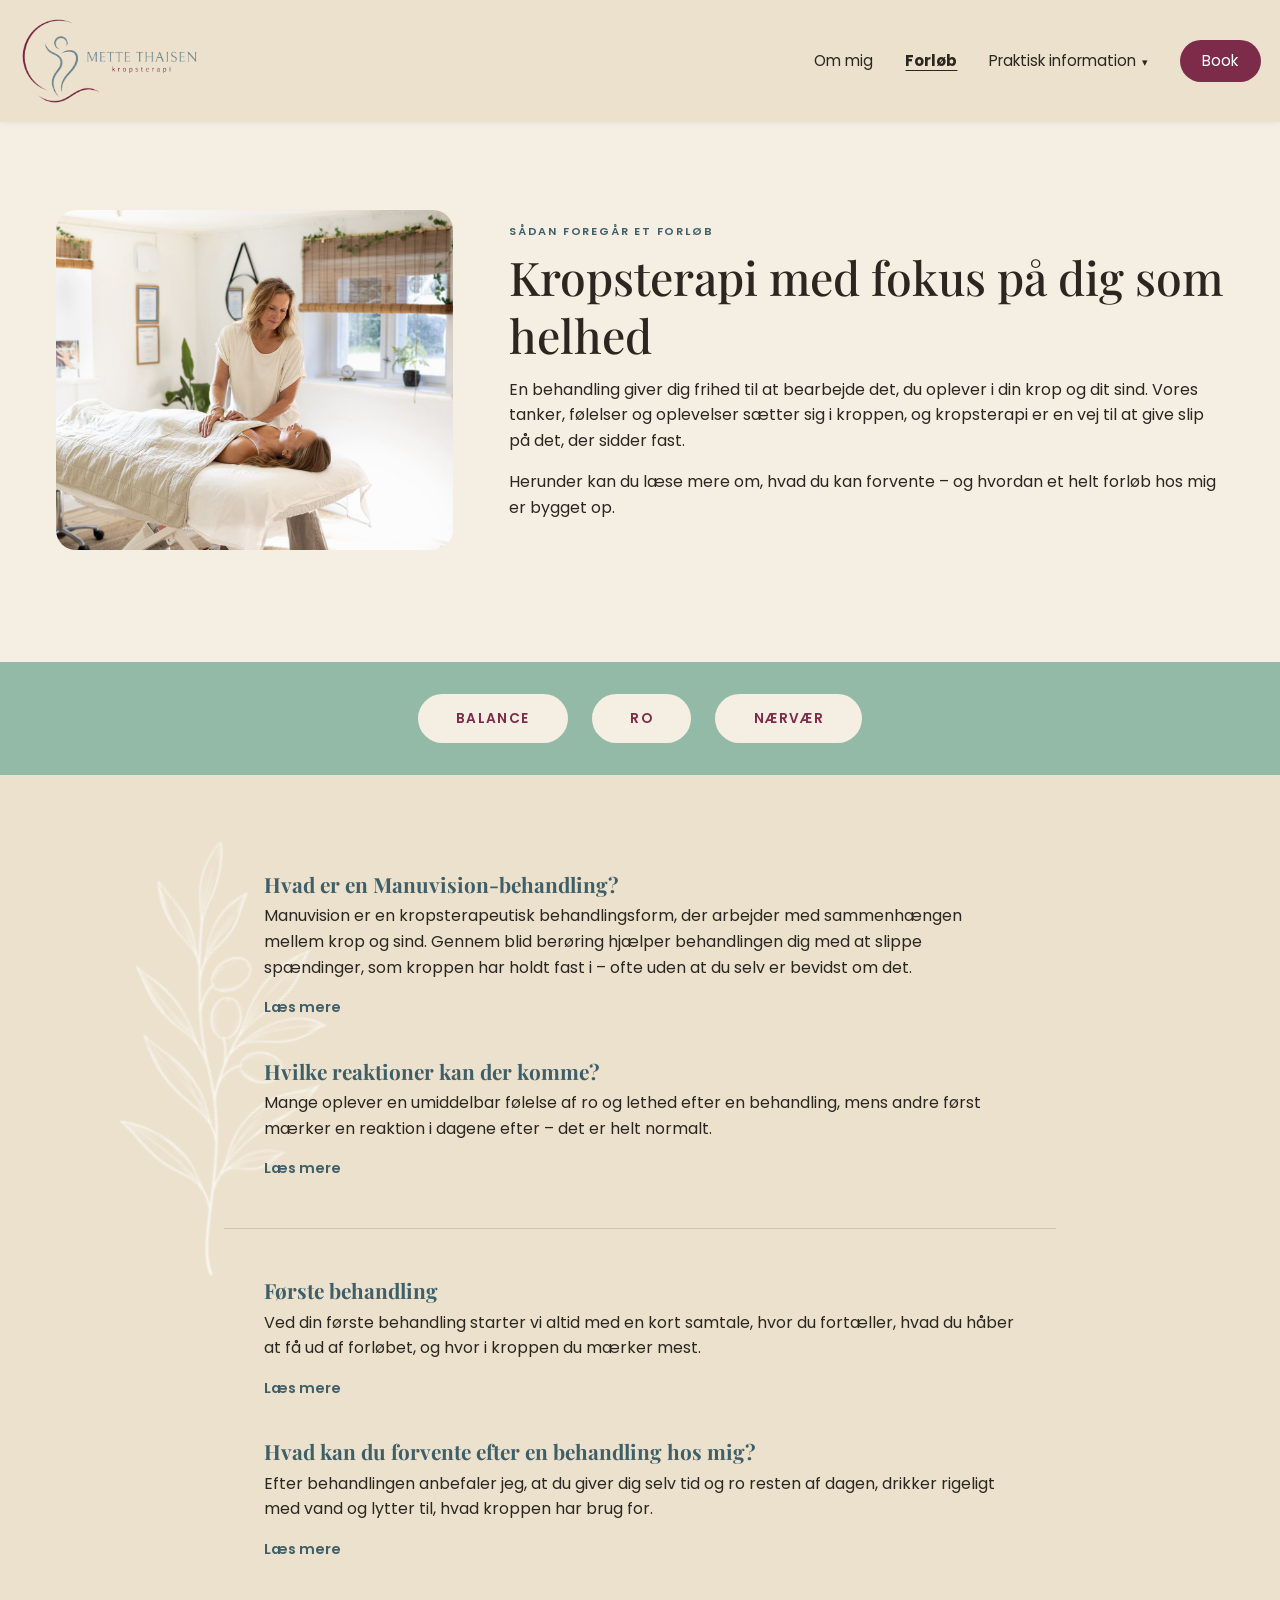
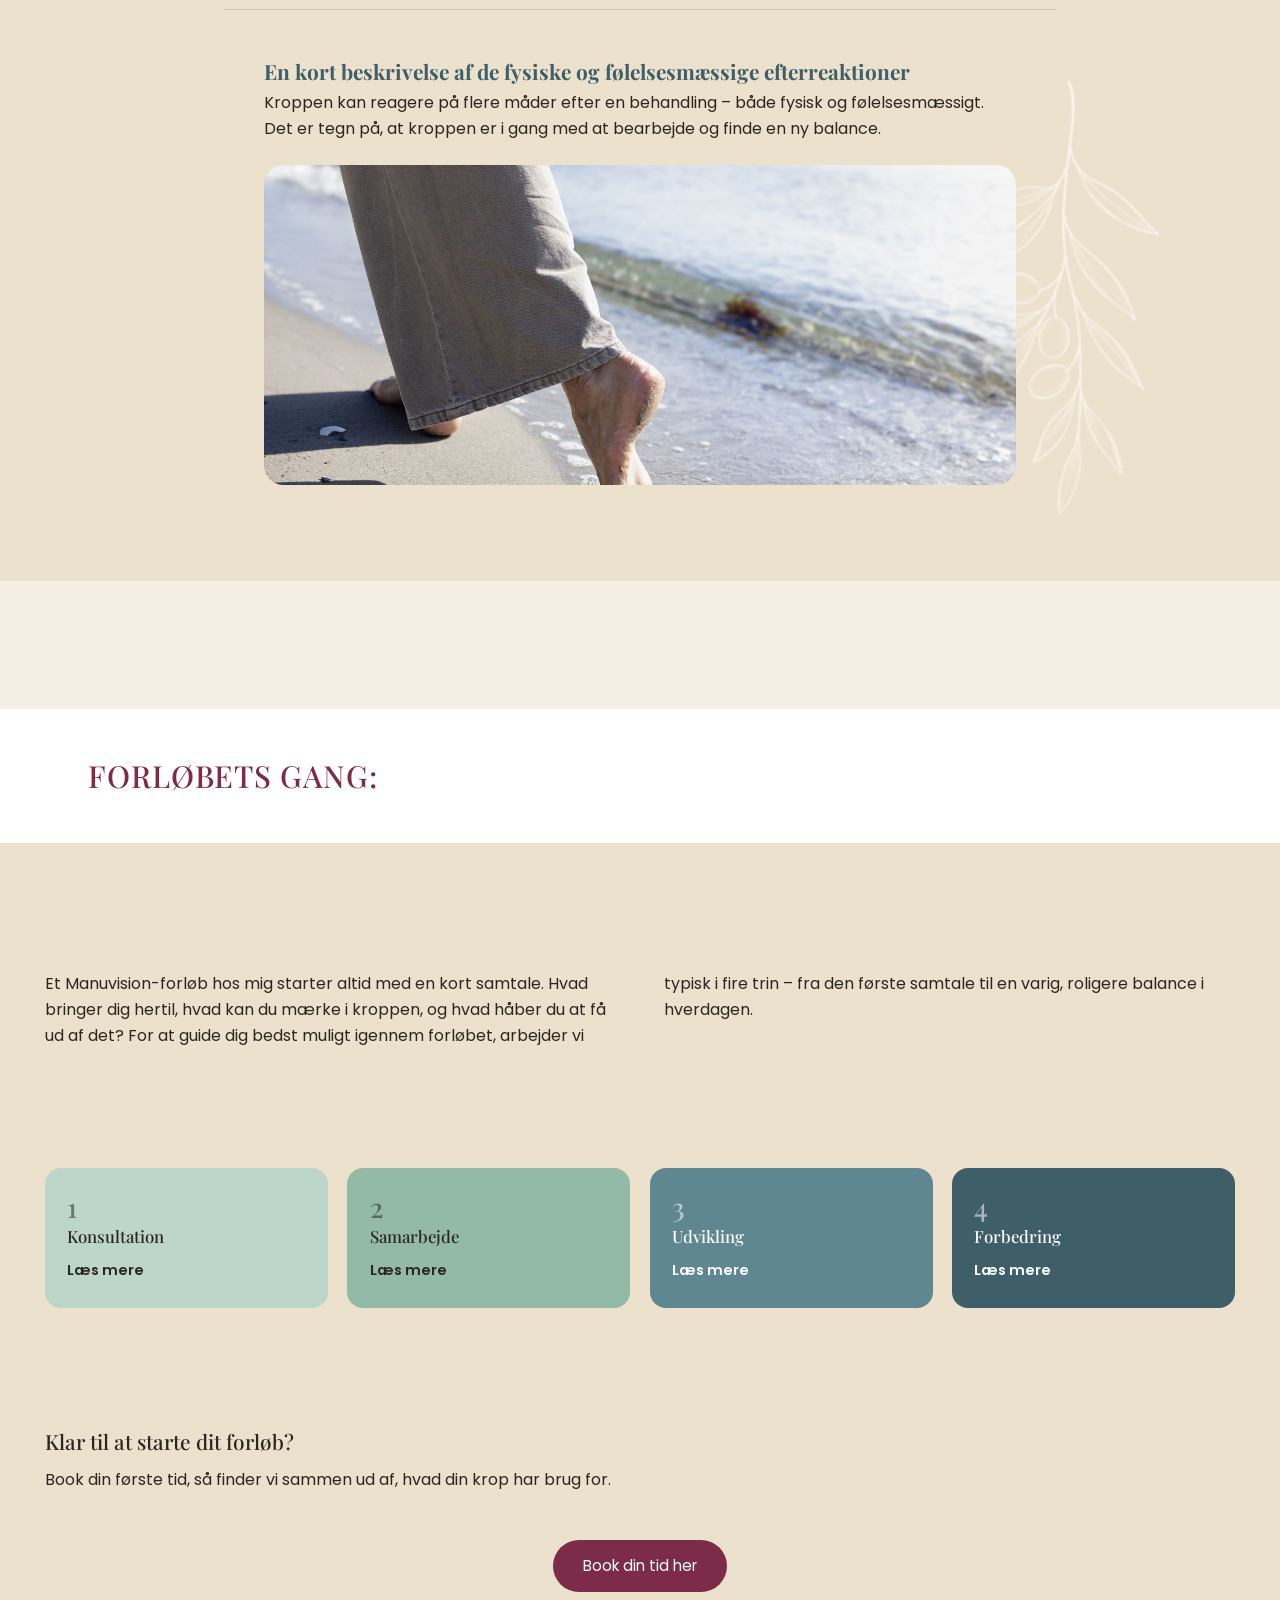
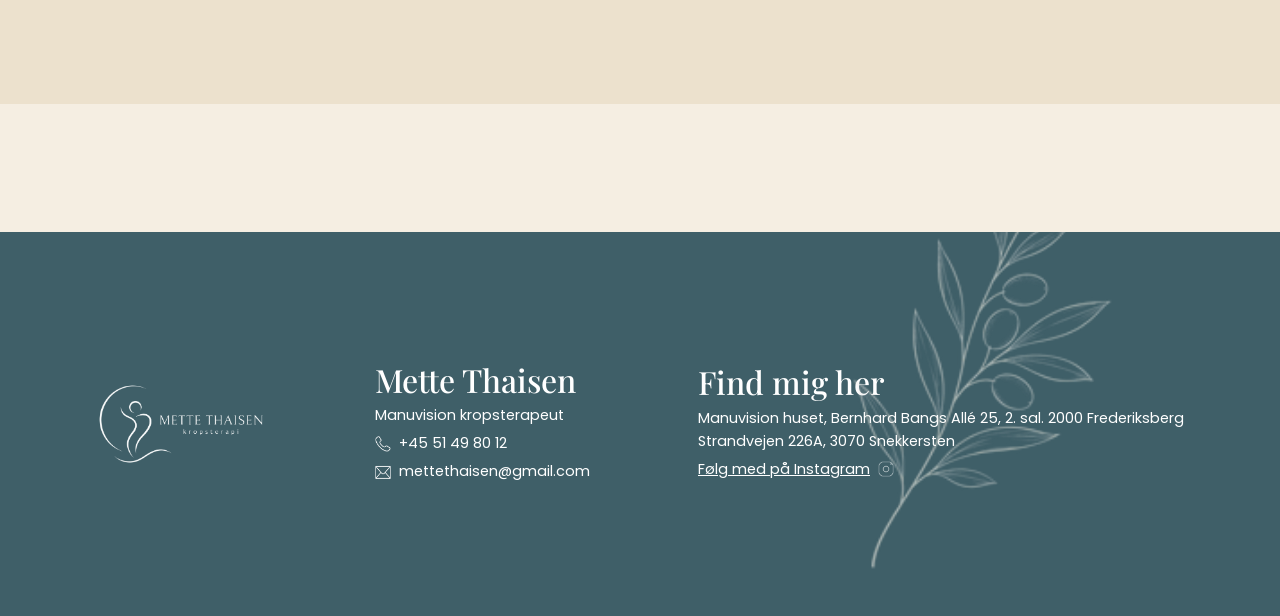
==== commit be995eb2: "Update CSS styles for layout adjustments and improve animation handling; modify HTML for gallery sec" ====
--- a/forloeb.html
+++ b/forloeb.html
@@ -142,7 +142,6 @@
     <section class="forloebets-gang">
       <div class="forloebets-gang-top">
         <h2>Forløbets gang:</h2>
-        <span class="gren-dekoration" aria-hidden="true"></span>
       </div>
 
       <p class="forloebets-gang-brod">Et Manuvision-forløb hos mig starter altid med en kort samtale. Hvad bringer dig
